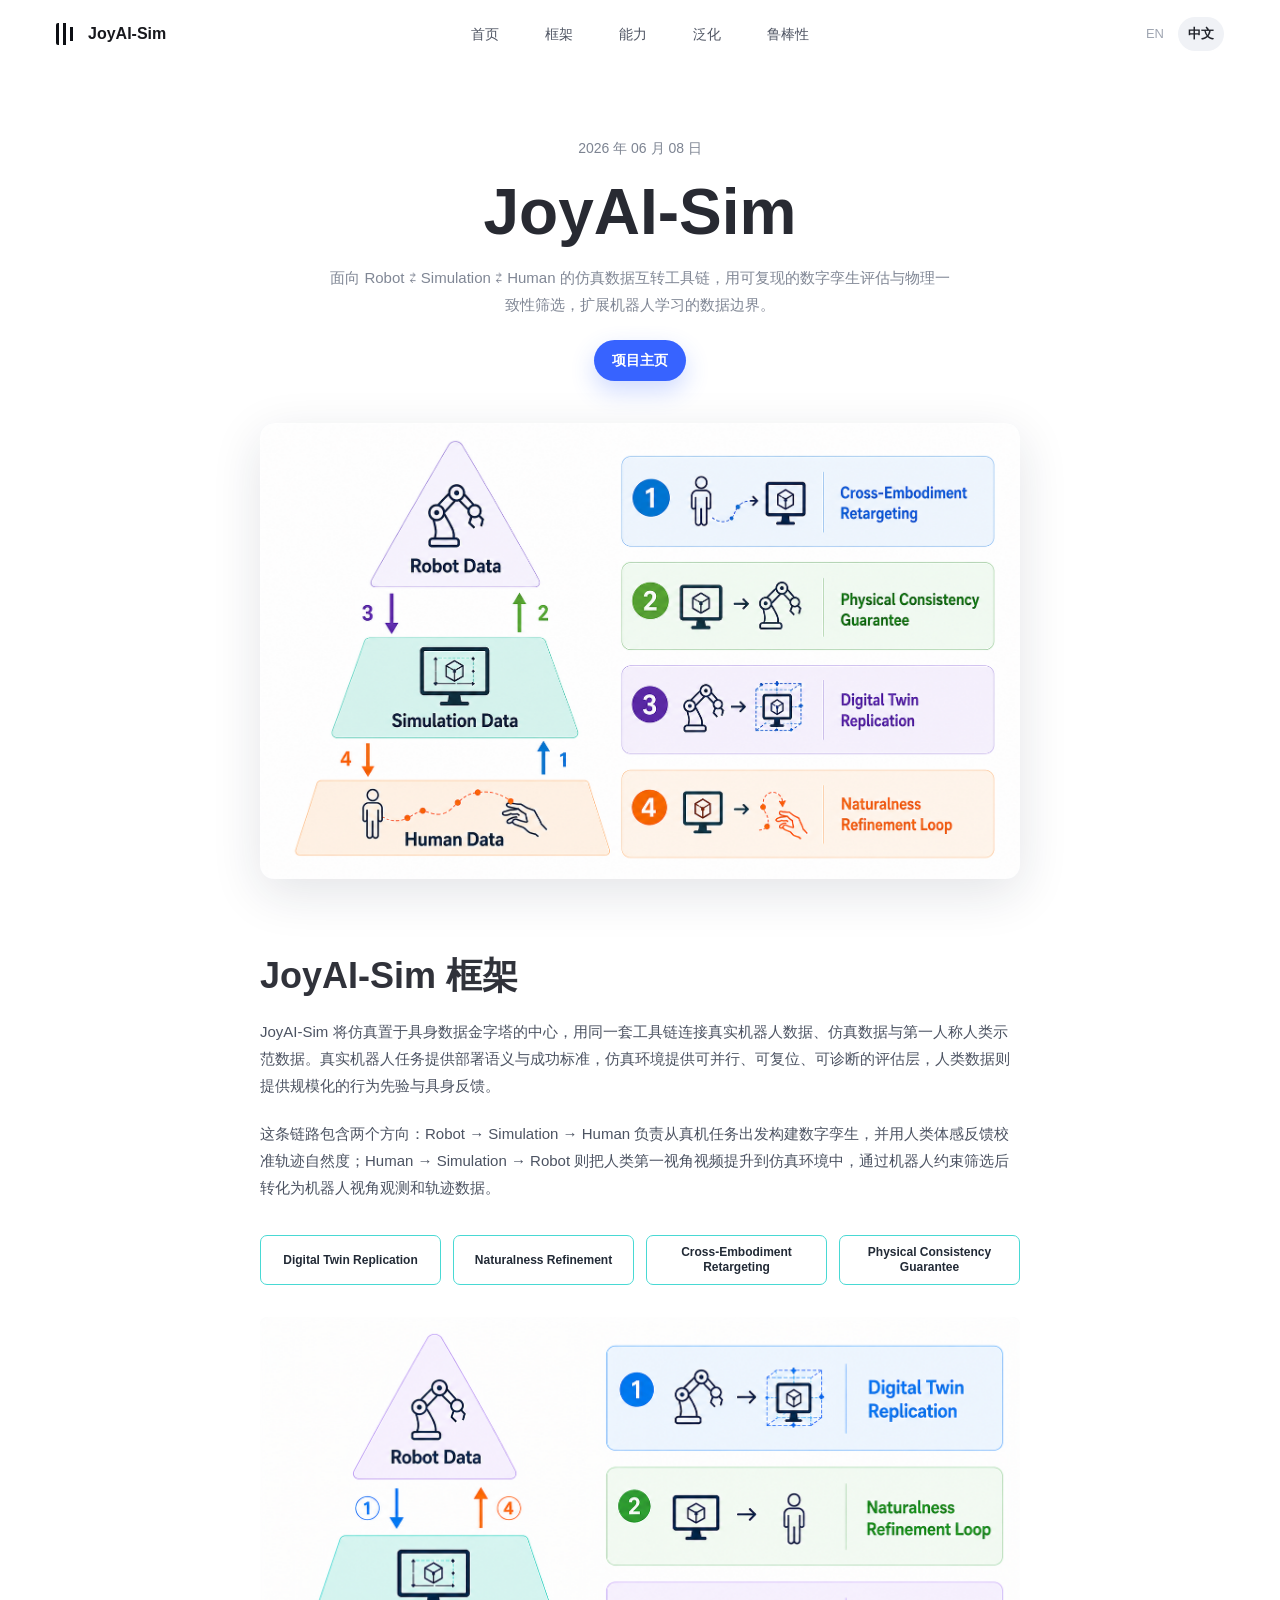
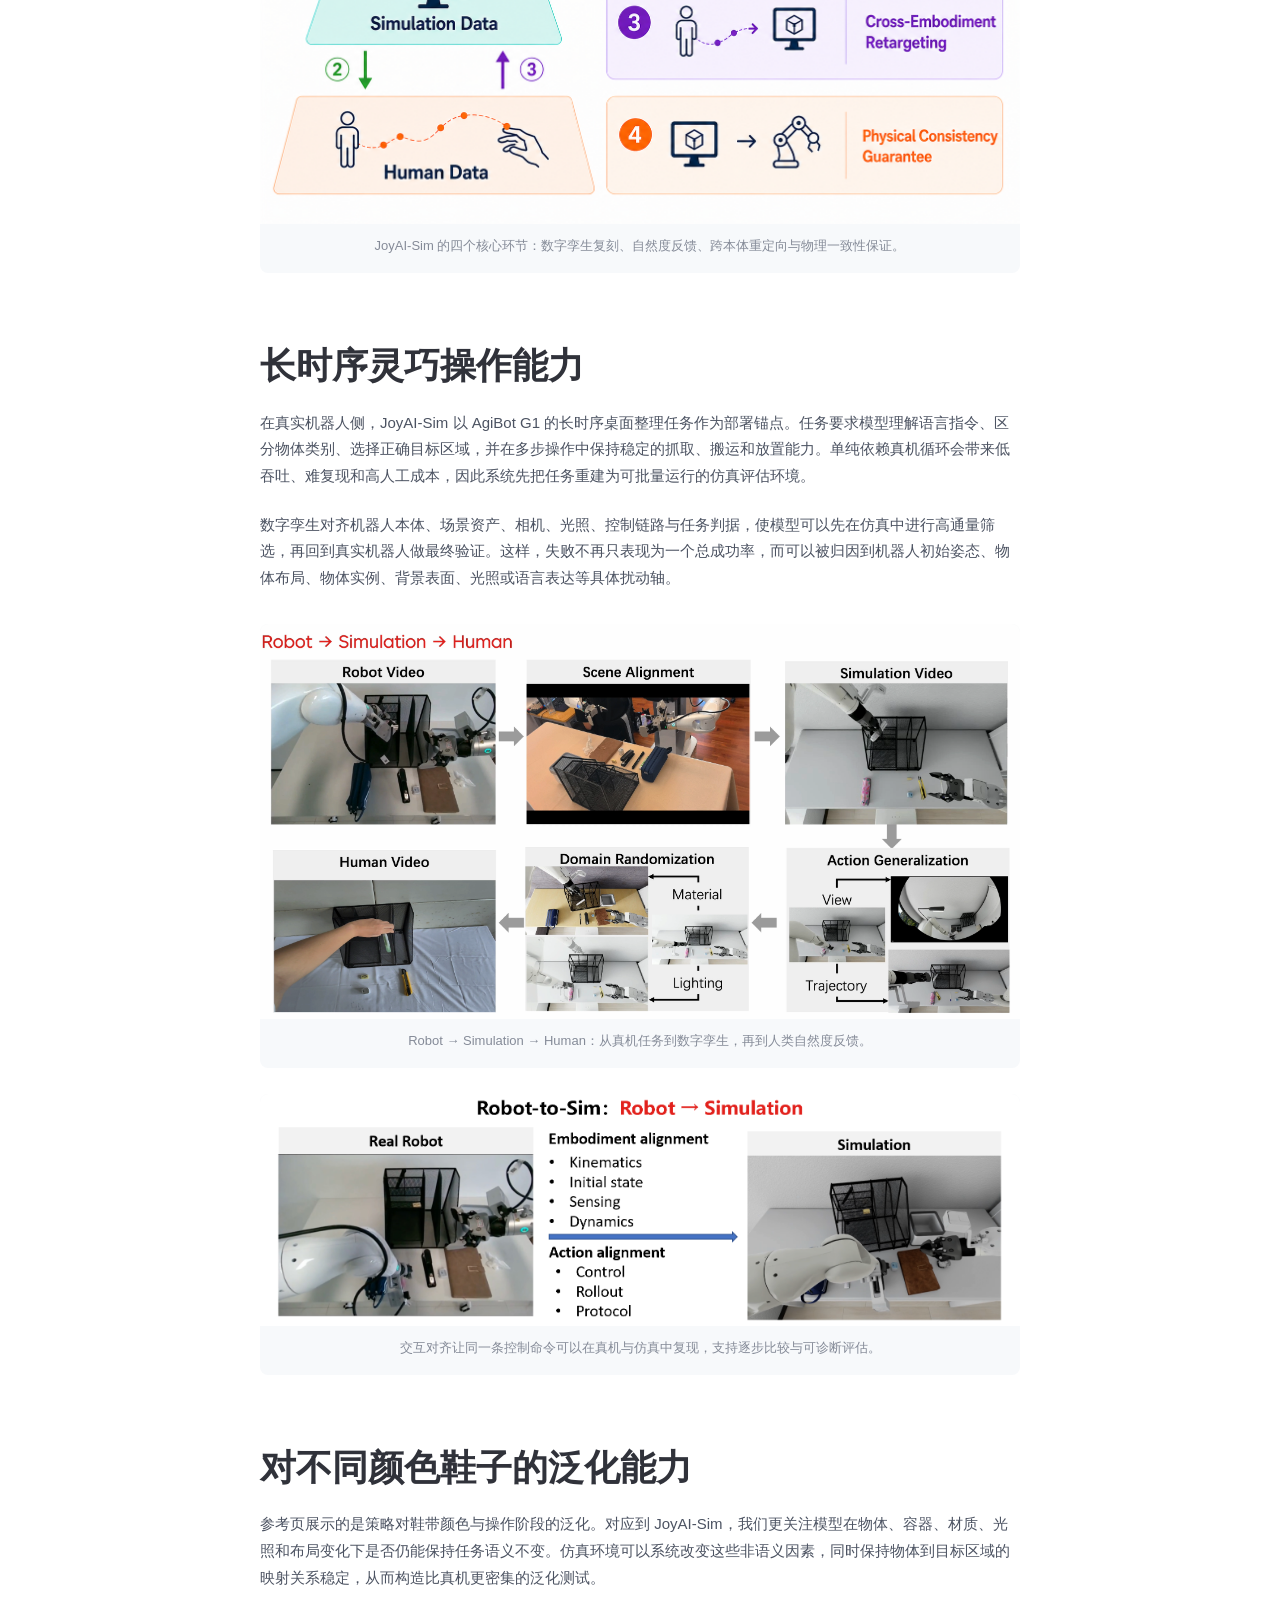
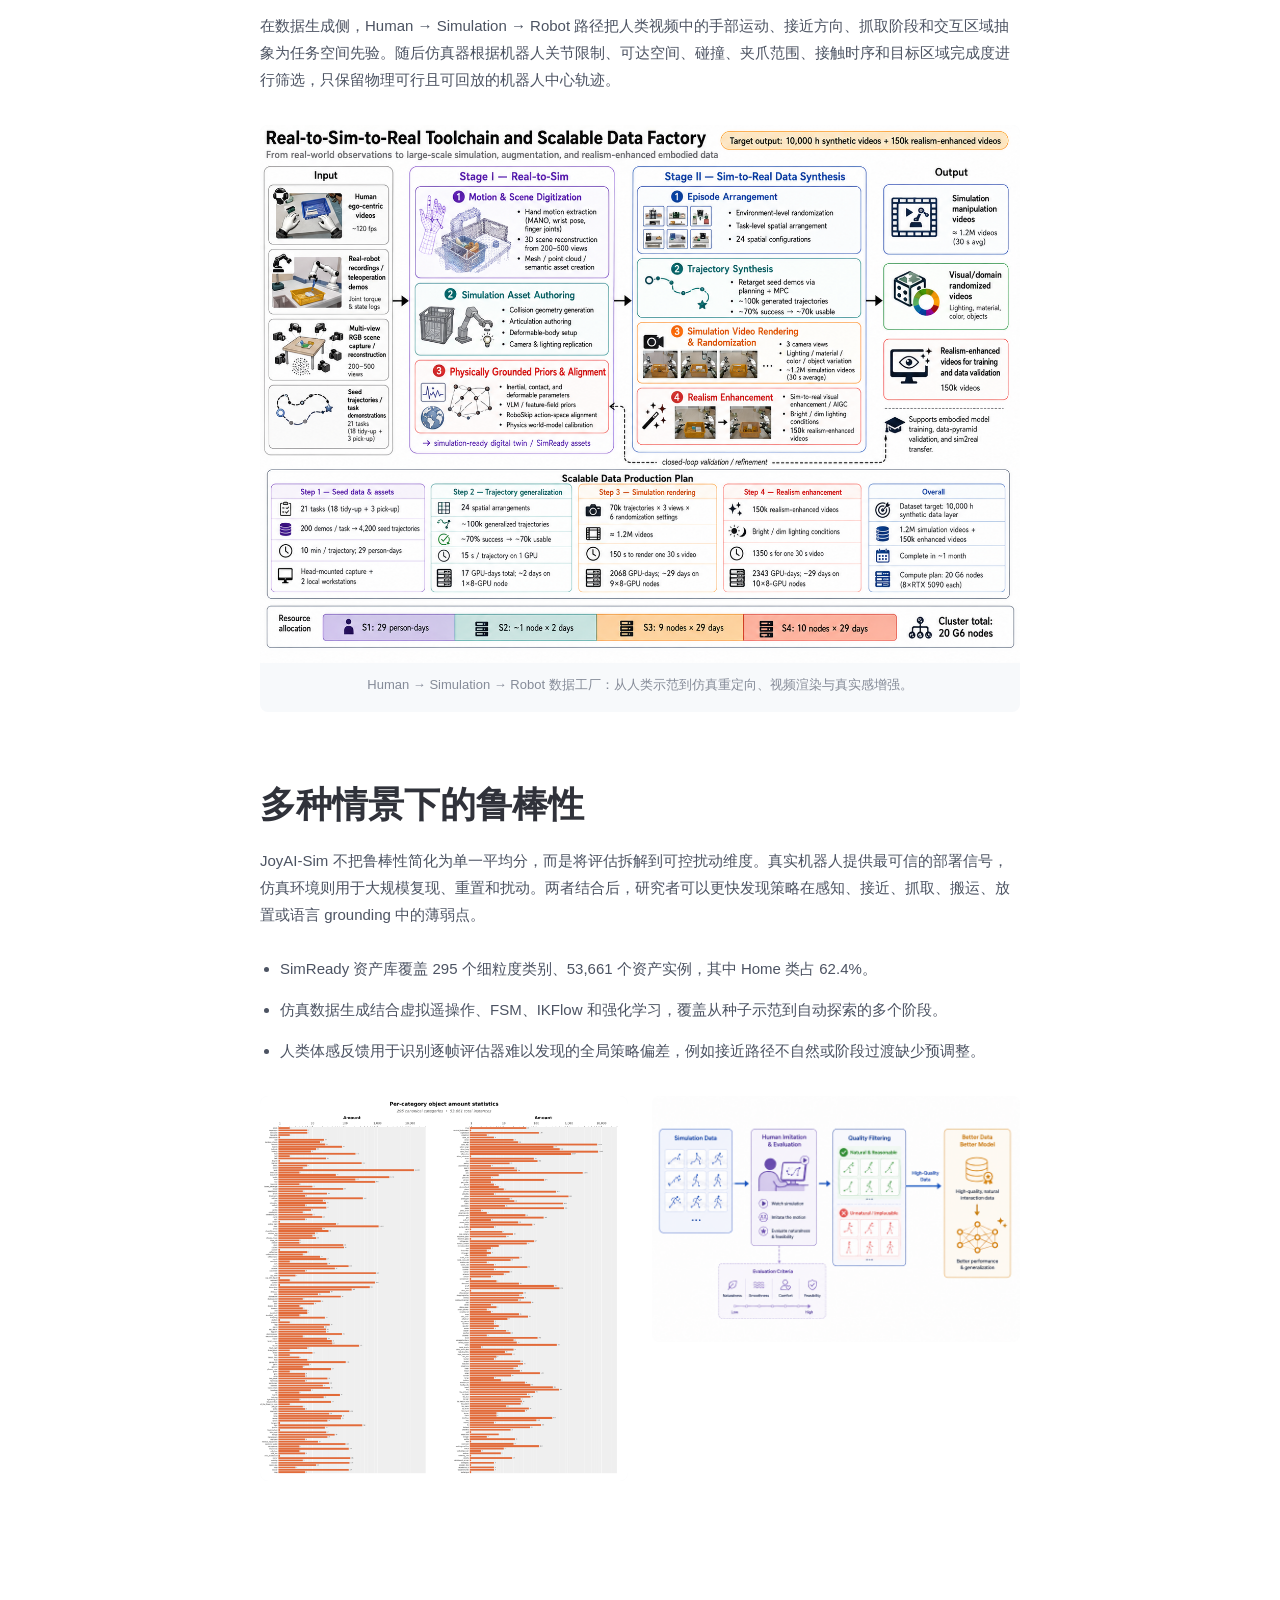
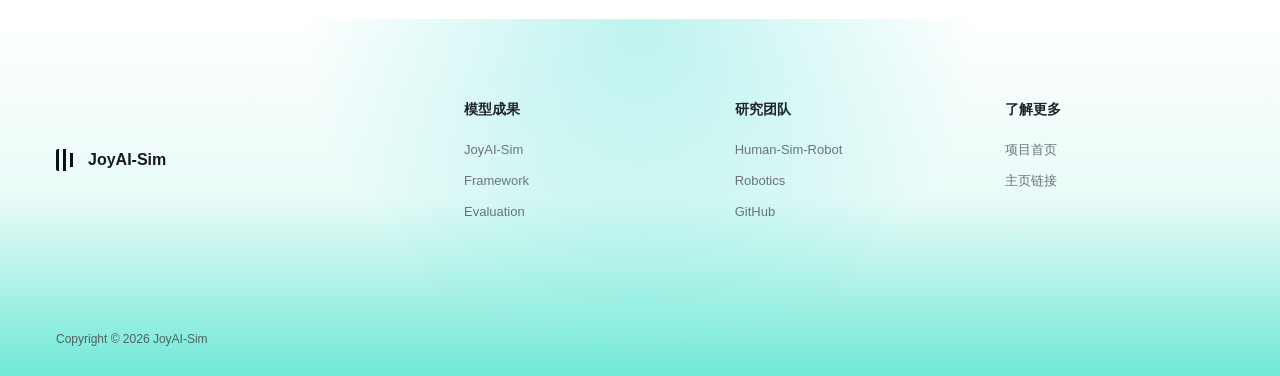
==== gr-rl/index.html @ c7dd4213 "Add Seed-style GR-RL page" ====
<!doctype html>
<html lang="zh-CN">
  <head>
    <meta charset="utf-8" />
    <meta name="viewport" content="width=device-width, initial-scale=1" />
    <meta
      name="description"
      content="JoyAI-Sim GR-RL style page: a concise research page for robot-simulation-human data interconversion."
    />
    <title>JoyAI-Sim GR-RL</title>
    <link rel="stylesheet" href="./styles.css" />
  </head>
  <body>
    <header class="site-header">
      <a class="brand" href="../" aria-label="JoyAI-Sim homepage">
        <span class="brand-icon"></span>
        <span>JoyAI-Sim</span>
      </a>
      <nav class="nav" aria-label="Page navigation">
        <a href="../">首页</a>
        <a href="#framework">框架</a>
        <a href="#capability">能力</a>
        <a href="#generalization">泛化</a>
        <a href="#robustness">鲁棒性</a>
      </nav>
      <div class="language">
        <span>EN</span>
        <strong>中文</strong>
      </div>
    </header>

    <main>
      <section class="hero">
        <p class="date">2026 年 06 月 08 日</p>
        <h1>JoyAI-Sim</h1>
        <p class="subtitle">
          面向 Robot ⇄ Simulation ⇄ Human 的仿真数据互转工具链，用可复现的数字孪生评估与物理一致性筛选，扩展机器人学习的数据边界。
        </p>
        <a class="primary-action" href="https://github.com/JoyAI-Sim/JoyAI-Sim.github.io">项目主页</a>
        <figure class="hero-card">
          <img src="../assets/new/data_pyramid.png" alt="JoyAI-Sim robot simulation human data pyramid" />
        </figure>
      </section>

      <section class="content-section" id="framework">
        <h2>JoyAI-Sim 框架</h2>
        <p>
          JoyAI-Sim 将仿真置于具身数据金字塔的中心，用同一套工具链连接真实机器人数据、仿真数据与第一人称人类示范数据。真实机器人任务提供部署语义与成功标准，仿真环境提供可并行、可复位、可诊断的评估层，人类数据则提供规模化的行为先验与具身反馈。
        </p>
        <p>
          这条链路包含两个方向：Robot → Simulation → Human 负责从真机任务出发构建数字孪生，并用人类体感反馈校准轨迹自然度；Human → Simulation → Robot 则把人类第一视角视频提升到仿真环境中，通过机器人约束筛选后转化为机器人视角观测和轨迹数据。
        </p>
        <div class="pipeline-tabs" aria-label="JoyAI-Sim pipeline modules">
          <span>Digital Twin Replication</span>
          <span>Naturalness Refinement</span>
          <span>Cross-Embodiment Retargeting</span>
          <span>Physical Consistency Guarantee</span>
        </div>
        <figure class="image-panel">
          <img src="../assets/new/data_pyramid_alt.png" alt="JoyAI-Sim four-stage framework" loading="lazy" />
          <figcaption>JoyAI-Sim 的四个核心环节：数字孪生复刻、自然度反馈、跨本体重定向与物理一致性保证。</figcaption>
        </figure>
      </section>

      <section class="content-section" id="capability">
        <h2>长时序灵巧操作能力</h2>
        <p>
          在真实机器人侧，JoyAI-Sim 以 AgiBot G1 的长时序桌面整理任务作为部署锚点。任务要求模型理解语言指令、区分物体类别、选择正确目标区域，并在多步操作中保持稳定的抓取、搬运和放置能力。单纯依赖真机循环会带来低吞吐、难复现和高人工成本，因此系统先把任务重建为可批量运行的仿真评估环境。
        </p>
        <p>
          数字孪生对齐机器人本体、场景资产、相机、光照、控制链路与任务判据，使模型可以先在仿真中进行高通量筛选，再回到真实机器人做最终验证。这样，失败不再只表现为一个总成功率，而可以被归因到机器人初始姿态、物体布局、物体实例、背景表面、光照或语言表达等具体扰动轴。
        </p>
        <figure class="image-panel">
          <img src="../assets/new/r2s2h_toolchain.png" alt="Robot to Simulation to Human toolchain" loading="lazy" />
          <figcaption>Robot → Simulation → Human：从真机任务到数字孪生，再到人类自然度反馈。</figcaption>
        </figure>
        <figure class="image-panel slim">
          <img src="../assets/new/robot2sim_alignment.png" alt="Robot to simulation interaction alignment" loading="lazy" />
          <figcaption>交互对齐让同一条控制命令可以在真机与仿真中复现，支持逐步比较与可诊断评估。</figcaption>
        </figure>
      </section>

      <section class="content-section" id="generalization">
        <h2>对不同颜色鞋子的泛化能力</h2>
        <p>
          参考页展示的是策略对鞋带颜色与操作阶段的泛化。对应到 JoyAI-Sim，我们更关注模型在物体、容器、材质、光照和布局变化下是否仍能保持任务语义不变。仿真环境可以系统改变这些非语义因素，同时保持物体到目标区域的映射关系稳定，从而构造比真机更密集的泛化测试。
        </p>
        <p>
          在数据生成侧，Human → Simulation → Robot 路径把人类视频中的手部运动、接近方向、抓取阶段和交互区域抽象为任务空间先验。随后仿真器根据机器人关节限制、可达空间、碰撞、夹爪范围、接触时序和目标区域完成度进行筛选，只保留物理可行且可回放的机器人中心轨迹。
        </p>
        <figure class="image-panel">
          <img src="../assets/new/data_factory_plan.png" alt="Human to simulation to robot scalable data factory" loading="lazy" />
          <figcaption>Human → Simulation → Robot 数据工厂：从人类示范到仿真重定向、视频渲染与真实感增强。</figcaption>
        </figure>
      </section>

      <section class="content-section" id="robustness">
        <h2>多种情景下的鲁棒性</h2>
        <p>
          JoyAI-Sim 不把鲁棒性简化为单一平均分，而是将评估拆解到可控扰动维度。真实机器人提供最可信的部署信号，仿真环境则用于大规模复现、重置和扰动。两者结合后，研究者可以更快发现策略在感知、接近、抓取、搬运、放置或语言 grounding 中的薄弱点。
        </p>
        <ul class="bullet-list">
          <li>SimReady 资产库覆盖 295 个细粒度类别、53,661 个资产实例，其中 Home 类占 62.4%。</li>
          <li>仿真数据生成结合虚拟遥操作、FSM、IKFlow 和强化学习，覆盖从种子示范到自动探索的多个阶段。</li>
          <li>人类体感反馈用于识别逐帧评估器难以发现的全局策略偏差，例如接近路径不自然或阶段过渡缺少预调整。</li>
        </ul>
        <div class="figure-grid">
          <figure class="image-panel">
            <img src="../assets/new/simready_bar.png" alt="SimReady asset bar chart" loading="lazy" />
          </figure>
          <figure class="image-panel">
            <img src="../assets/new/s2h_flow.png" alt="Simulation to human naturalness flow" loading="lazy" />
          </figure>
        </div>
      </section>
    </main>

    <footer class="site-footer">
      <div class="footer-brand">
        <span class="brand-icon"></span>
        <span>JoyAI-Sim</span>
      </div>
      <div class="footer-columns">
        <div>
          <strong>模型成果</strong>
          <a href="../">JoyAI-Sim</a>
          <a href="#framework">Framework</a>
          <a href="#capability">Evaluation</a>
        </div>
        <div>
          <strong>研究团队</strong>
          <a href="#generalization">Human-Sim-Robot</a>
          <a href="#robustness">Robotics</a>
          <a href="https://github.com/JoyAI-Sim/JoyAI-Sim.github.io">GitHub</a>
        </div>
        <div>
          <strong>了解更多</strong>
          <a href="../">项目首页</a>
          <a href="https://joyai-sim.github.io/">主页链接</a>
        </div>
      </div>
      <p class="copyright">Copyright © 2026 JoyAI-Sim</p>
    </footer>
  </body>
</html>
---- gr-rl/styles.css ----
:root {
  --text: #17181d;
  --muted: #6d7280;
  --soft: #eef1f6;
  --line: #e5e9f1;
  --aqua: #43dad5;
  --blue: #2d6cff;
  --content: 760px;
  --wide: 900px;
  font-family: Inter, "PingFang SC", "PingFang TC", "Microsoft YaHei", "Noto Sans SC", Arial, sans-serif;
  color-scheme: light;
}

* {
  box-sizing: border-box;
}

html {
  scroll-behavior: smooth;
}

body {
  margin: 0;
  background: #fff;
  color: var(--text);
  font-size: 16px;
  line-height: 1.78;
  -webkit-font-smoothing: antialiased;
  text-rendering: optimizeLegibility;
}

a {
  color: inherit;
  text-decoration: none;
}

img {
  display: block;
  width: 100%;
  max-width: 100%;
}

.site-header {
  position: sticky;
  top: 0;
  z-index: 10;
  display: grid;
  grid-template-columns: 1fr auto 1fr;
  align-items: center;
  min-height: 68px;
  padding: 0 56px;
  background: rgba(255, 255, 255, 0.86);
  backdrop-filter: blur(18px);
}

.brand,
.footer-brand {
  display: inline-flex;
  align-items: center;
  gap: 10px;
  font-weight: 700;
}

.brand {
  justify-self: start;
  font-size: 16px;
}

.brand-icon {
  display: inline-block;
  width: 22px;
  height: 22px;
  background:
    linear-gradient(90deg, #0d0f14 3px, transparent 3px 7px, #0d0f14 7px 10px, transparent 10px),
    linear-gradient(#0d0f14 0 0) 14px 4px / 3px 14px no-repeat;
  border-radius: 2px;
}

.nav {
  display: flex;
  justify-content: center;
  gap: 46px;
  color: #4f5563;
  font-size: 14px;
}

.nav a {
  transition: color 160ms ease;
}

.nav a:hover {
  color: #0f1117;
}

.language {
  display: flex;
  justify-self: end;
  align-items: center;
  gap: 14px;
  color: #a0a6b2;
  font-size: 13px;
}

.language strong {
  border-radius: 999px;
  background: #f0f2f6;
  color: #22252c;
  padding: 5px 10px;
  font-weight: 600;
}

main {
  min-height: 100vh;
}

.hero,
.content-section {
  width: min(calc(100vw - 40px), var(--content));
  margin: 0 auto;
}

.hero {
  padding: 68px 0 22px;
  text-align: center;
}

.date {
  margin: 0 0 18px;
  color: #7d8492;
  font-size: 14px;
}

h1,
h2 {
  margin: 0;
  letter-spacing: 0;
}

h1 {
  color: #282a32;
  font-size: clamp(42px, 5.4vw, 64px);
  line-height: 1.05;
}

.subtitle {
  max-width: 620px;
  margin: 18px auto 22px;
  color: #808795;
  font-size: 15px;
  line-height: 1.8;
}

.primary-action {
  display: inline-flex;
  min-height: 38px;
  align-items: center;
  justify-content: center;
  border-radius: 999px;
  background: #3763ff;
  color: #fff;
  padding: 8px 18px;
  font-size: 14px;
  font-weight: 600;
  box-shadow: 0 10px 24px rgba(55, 99, 255, 0.24);
}

.hero-card {
  width: min(100%, var(--wide));
  margin: 42px auto 0;
  overflow: hidden;
  border-radius: 14px;
  background: #edf2f7;
  box-shadow: 0 14px 50px rgba(27, 36, 58, 0.12);
}

.content-section {
  padding: 54px 0 18px;
}

.content-section h2 {
  color: #30323a;
  font-size: clamp(28px, 3vw, 36px);
  line-height: 1.18;
}

.content-section p {
  margin: 22px 0 0;
  color: #4c5362;
  font-size: 15px;
}

.pipeline-tabs {
  display: grid;
  grid-template-columns: repeat(4, minmax(0, 1fr));
  gap: 12px;
  margin: 34px 0 12px;
}

.pipeline-tabs span {
  display: grid;
  min-height: 50px;
  place-items: center;
  border: 1.5px solid #49d9d4;
  border-radius: 7px;
  color: #222a36;
  padding: 8px 10px;
  font-size: 12px;
  font-weight: 700;
  line-height: 1.25;
  text-align: center;
}

.image-panel {
  margin: 32px 0 0;
  overflow: hidden;
  border-radius: 8px;
  background: #f7f9fb;
}

.image-panel img {
  background: #f7f9fb;
}

.image-panel figcaption {
  margin: 0;
  padding: 12px 12px 16px;
  color: #858b98;
  font-size: 13px;
  line-height: 1.6;
  text-align: center;
}

.image-panel.slim {
  margin-top: 26px;
}

.figure-grid {
  display: grid;
  grid-template-columns: 1fr 1fr;
  gap: 24px;
  align-items: start;
}

.bullet-list {
  margin: 28px 0 0;
  padding-left: 20px;
  color: #4c5362;
  font-size: 15px;
}

.bullet-list li + li {
  margin-top: 14px;
}

.site-footer {
  margin-top: 120px;
  padding: 78px 56px 26px;
  background:
    radial-gradient(circle at 50% 0%, rgba(68, 222, 214, 0.35), transparent 46%),
    linear-gradient(180deg, #ffffff 0%, #e9fbf8 50%, #6fe9d6 100%);
}

.site-footer {
  display: grid;
  grid-template-columns: minmax(180px, 1fr) minmax(360px, 760px);
  gap: 60px;
}

.footer-columns {
  display: grid;
  grid-template-columns: repeat(3, 1fr);
  gap: 52px;
}

.footer-columns div {
  display: grid;
  gap: 8px;
  align-content: start;
}

.footer-columns strong {
  margin-bottom: 8px;
  color: #20232b;
  font-size: 14px;
}

.footer-columns a {
  color: #6a7280;
  font-size: 13px;
}

.copyright {
  grid-column: 1 / -1;
  margin: 46px 0 0;
  color: #4d6261;
  font-size: 12px;
}

@media (max-width: 840px) {
  .site-header {
    grid-template-columns: 1fr;
    gap: 10px;
    justify-items: center;
    padding: 14px 18px;
  }

  .brand,
  .language {
    justify-self: center;
  }

  .nav {
    overflow-x: auto;
    width: 100%;
    justify-content: flex-start;
    gap: 26px;
    padding-bottom: 4px;
  }

  .nav a {
    flex: 0 0 auto;
  }

  .hero {
    padding-top: 44px;
  }

  .pipeline-tabs,
  .figure-grid,
  .site-footer,
  .footer-columns {
    grid-template-columns: 1fr;
  }

  .site-footer {
    gap: 36px;
    padding: 62px 24px 24px;
  }
}
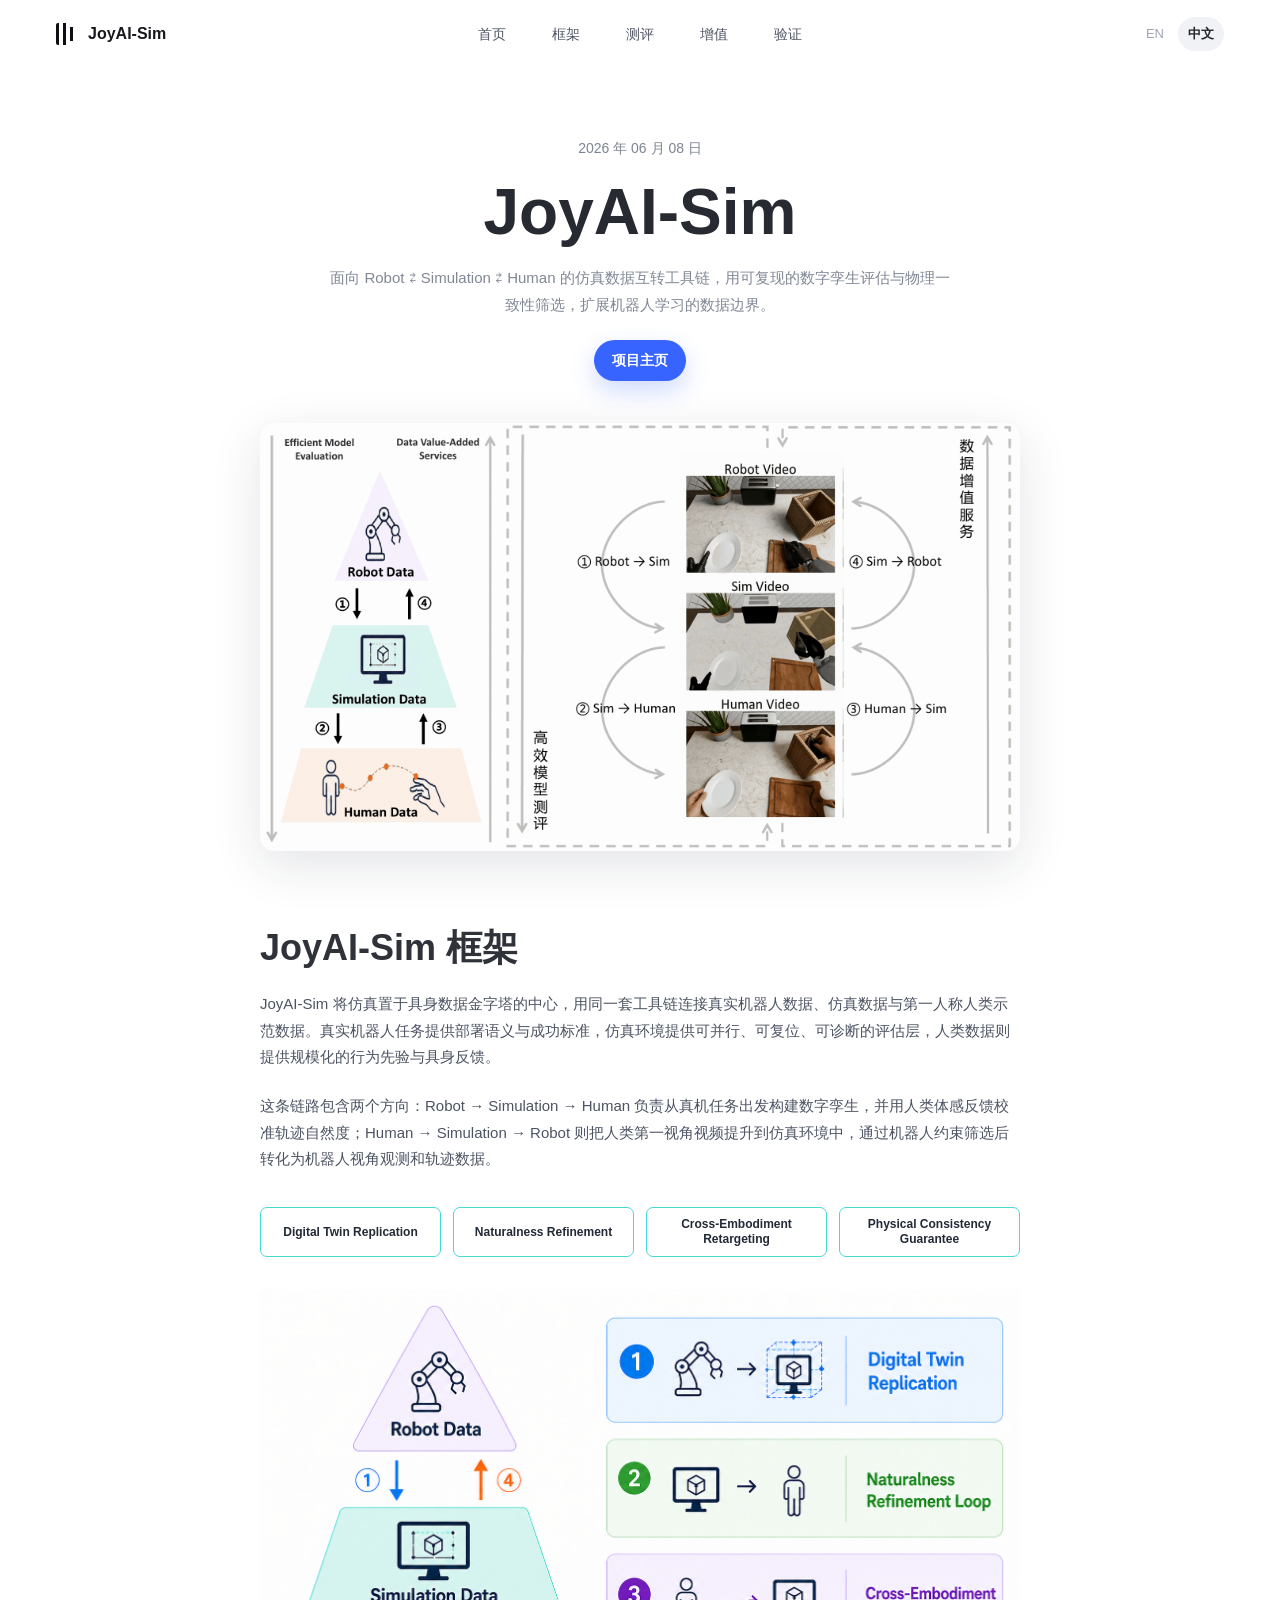
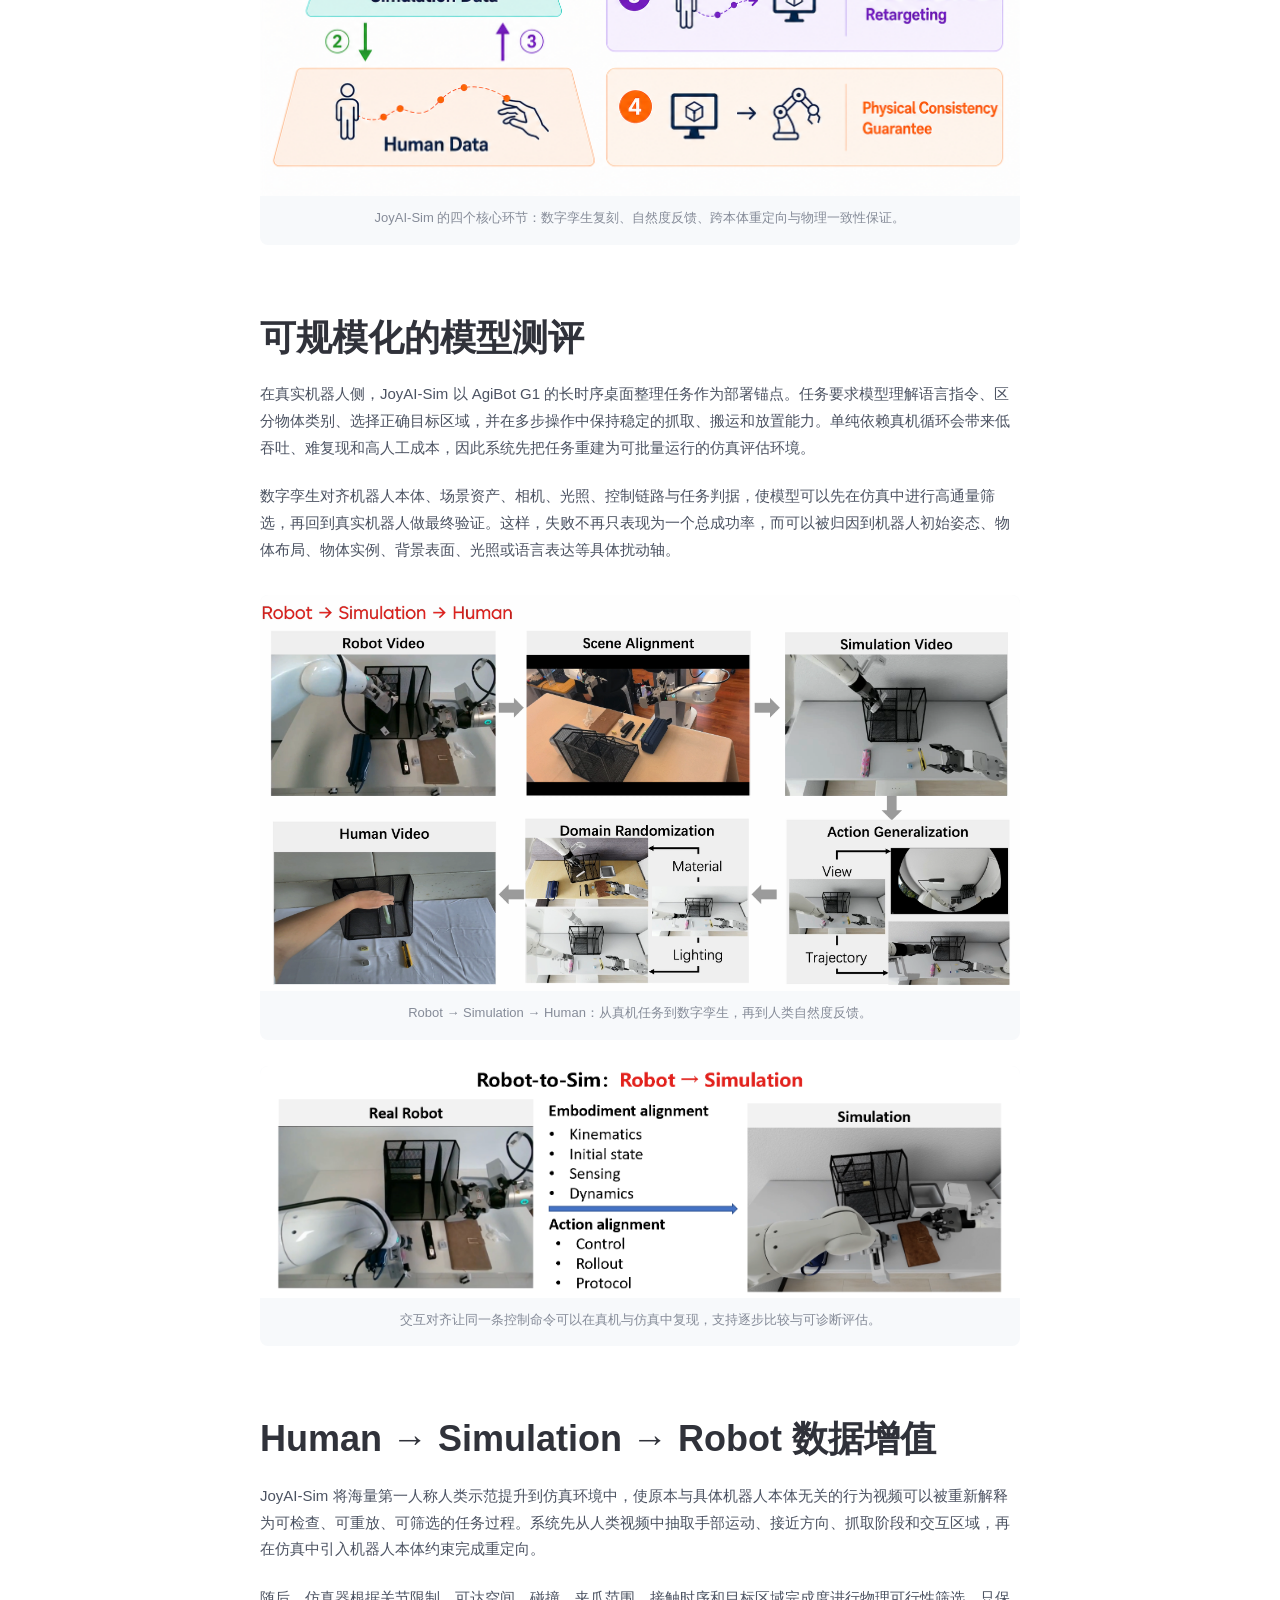
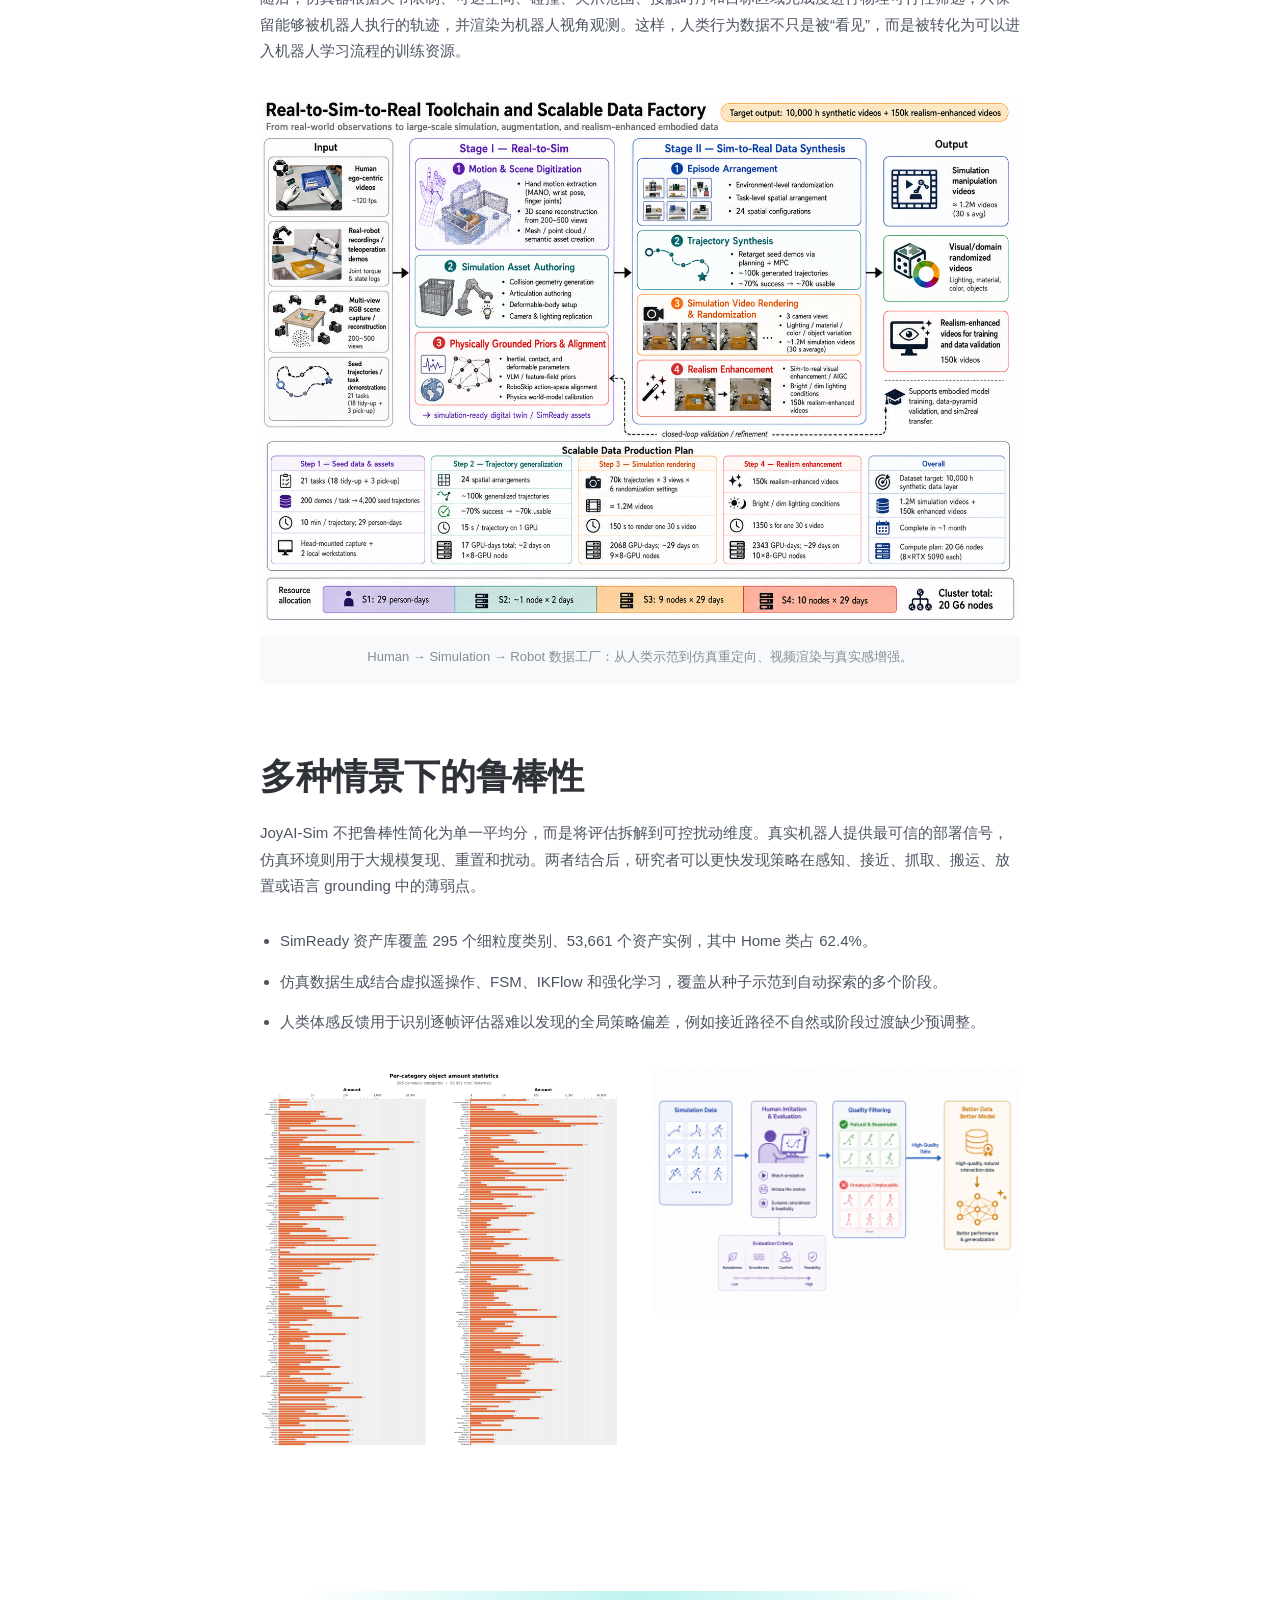
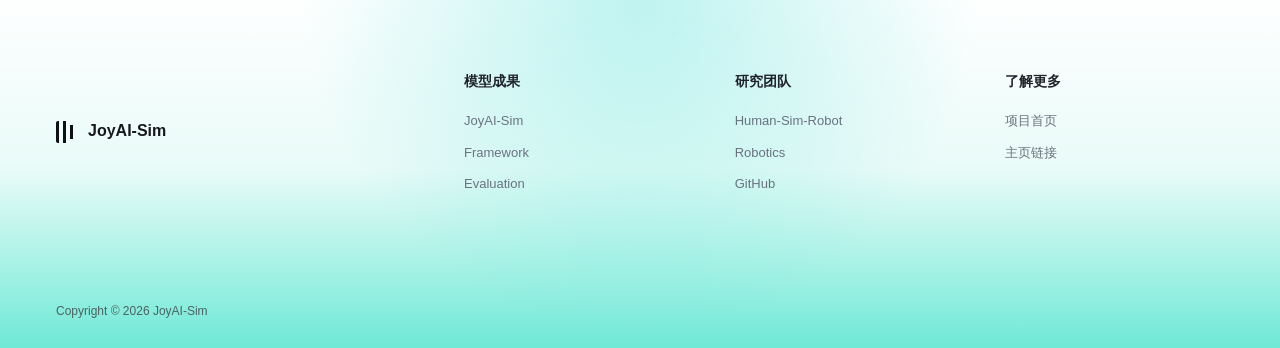
==== commit 451924d5: "Update JoyAI-Sim second page content" ====
--- a/gr-rl/index.html
+++ b/gr-rl/index.html
@@ -5,9 +5,9 @@
     <meta name="viewport" content="width=device-width, initial-scale=1" />
     <meta
       name="description"
-      content="JoyAI-Sim GR-RL style page: a concise research page for robot-simulation-human data interconversion."
+      content="JoyAI-Sim project page: robot-simulation-human data interconversion, scalable evaluation, and data enrichment."
     />
-    <title>JoyAI-Sim GR-RL</title>
+    <title>JoyAI-Sim</title>
     <link rel="stylesheet" href="./styles.css" />
   </head>
   <body>
@@ -19,9 +19,9 @@
       <nav class="nav" aria-label="Page navigation">
         <a href="../">首页</a>
         <a href="#framework">框架</a>
-        <a href="#capability">能力</a>
-        <a href="#generalization">泛化</a>
-        <a href="#robustness">鲁棒性</a>
+        <a href="#evaluation">测评</a>
+        <a href="#enrichment">增值</a>
+        <a href="#robustness">验证</a>
       </nav>
       <div class="language">
         <span>EN</span>
@@ -38,7 +38,7 @@
         </p>
         <a class="primary-action" href="https://github.com/JoyAI-Sim/JoyAI-Sim.github.io">项目主页</a>
         <figure class="hero-card">
-          <img src="../assets/new/data_pyramid.png" alt="JoyAI-Sim robot simulation human data pyramid" />
+          <img src="../assets/media/slide3_overview.gif" alt="JoyAI-Sim robot simulation human synchronized overview" />
         </figure>
       </section>
 
@@ -62,8 +62,8 @@
         </figure>
       </section>
 
-      <section class="content-section" id="capability">
-        <h2>长时序灵巧操作能力</h2>
+      <section class="content-section" id="evaluation">
+        <h2>可规模化的模型测评</h2>
         <p>
           在真实机器人侧，JoyAI-Sim 以 AgiBot G1 的长时序桌面整理任务作为部署锚点。任务要求模型理解语言指令、区分物体类别、选择正确目标区域，并在多步操作中保持稳定的抓取、搬运和放置能力。单纯依赖真机循环会带来低吞吐、难复现和高人工成本，因此系统先把任务重建为可批量运行的仿真评估环境。
         </p>
@@ -80,13 +80,13 @@
         </figure>
       </section>
 
-      <section class="content-section" id="generalization">
-        <h2>对不同颜色鞋子的泛化能力</h2>
+      <section class="content-section" id="enrichment">
+        <h2>Human → Simulation → Robot 数据增值</h2>
         <p>
-          参考页展示的是策略对鞋带颜色与操作阶段的泛化。对应到 JoyAI-Sim，我们更关注模型在物体、容器、材质、光照和布局变化下是否仍能保持任务语义不变。仿真环境可以系统改变这些非语义因素，同时保持物体到目标区域的映射关系稳定，从而构造比真机更密集的泛化测试。
+          JoyAI-Sim 将海量第一人称人类示范提升到仿真环境中，使原本与具体机器人本体无关的行为视频可以被重新解释为可检查、可重放、可筛选的任务过程。系统先从人类视频中抽取手部运动、接近方向、抓取阶段和交互区域，再在仿真中引入机器人本体约束完成重定向。
         </p>
         <p>
-          在数据生成侧，Human → Simulation → Robot 路径把人类视频中的手部运动、接近方向、抓取阶段和交互区域抽象为任务空间先验。随后仿真器根据机器人关节限制、可达空间、碰撞、夹爪范围、接触时序和目标区域完成度进行筛选，只保留物理可行且可回放的机器人中心轨迹。
+          随后，仿真器根据关节限制、可达空间、碰撞、夹爪范围、接触时序和目标区域完成度进行物理可行性筛选，只保留能够被机器人执行的轨迹，并渲染为机器人视角观测。这样，人类行为数据不只是被“看见”，而是被转化为可以进入机器人学习流程的训练资源。
         </p>
         <figure class="image-panel">
           <img src="../assets/new/data_factory_plan.png" alt="Human to simulation to robot scalable data factory" loading="lazy" />
@@ -125,11 +125,11 @@
           <strong>模型成果</strong>
           <a href="../">JoyAI-Sim</a>
           <a href="#framework">Framework</a>
-          <a href="#capability">Evaluation</a>
+          <a href="#evaluation">Evaluation</a>
         </div>
         <div>
           <strong>研究团队</strong>
-          <a href="#generalization">Human-Sim-Robot</a>
+          <a href="#enrichment">Human-Sim-Robot</a>
           <a href="#robustness">Robotics</a>
           <a href="https://github.com/JoyAI-Sim/JoyAI-Sim.github.io">GitHub</a>
         </div>
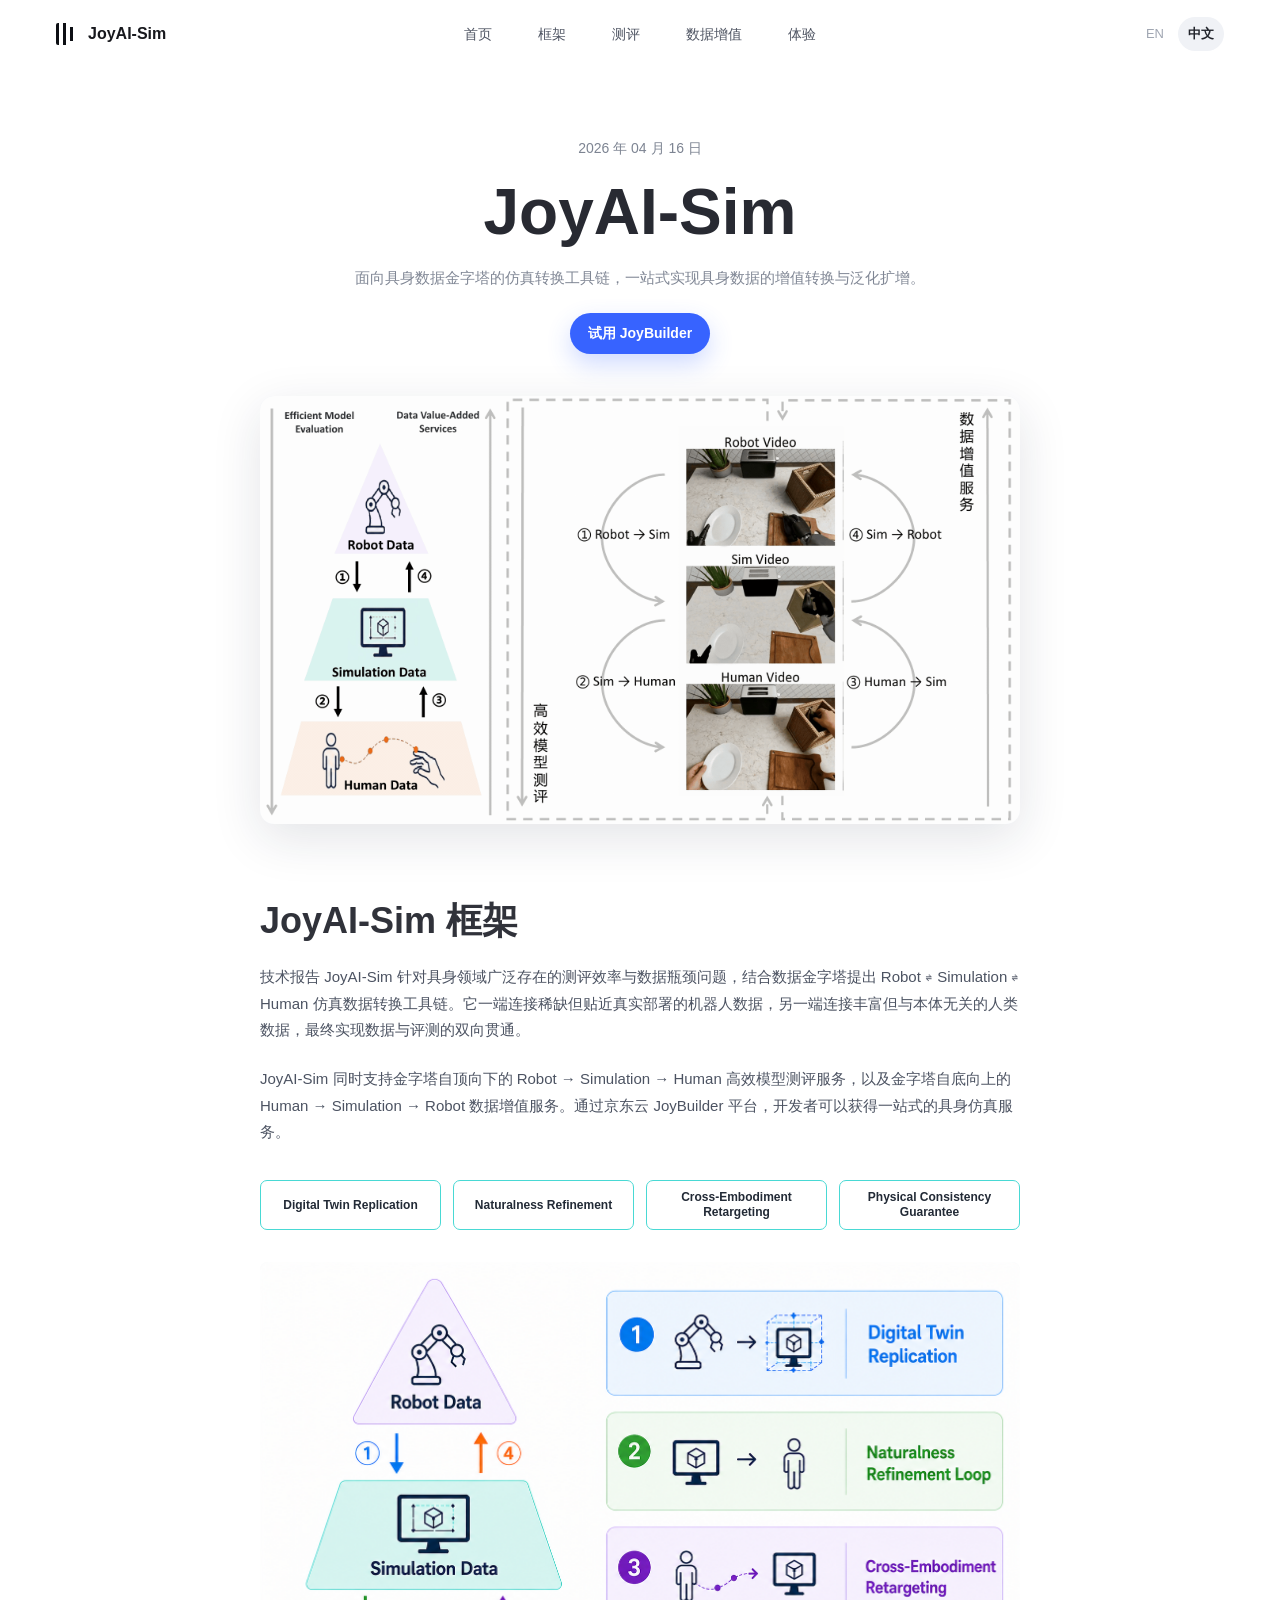
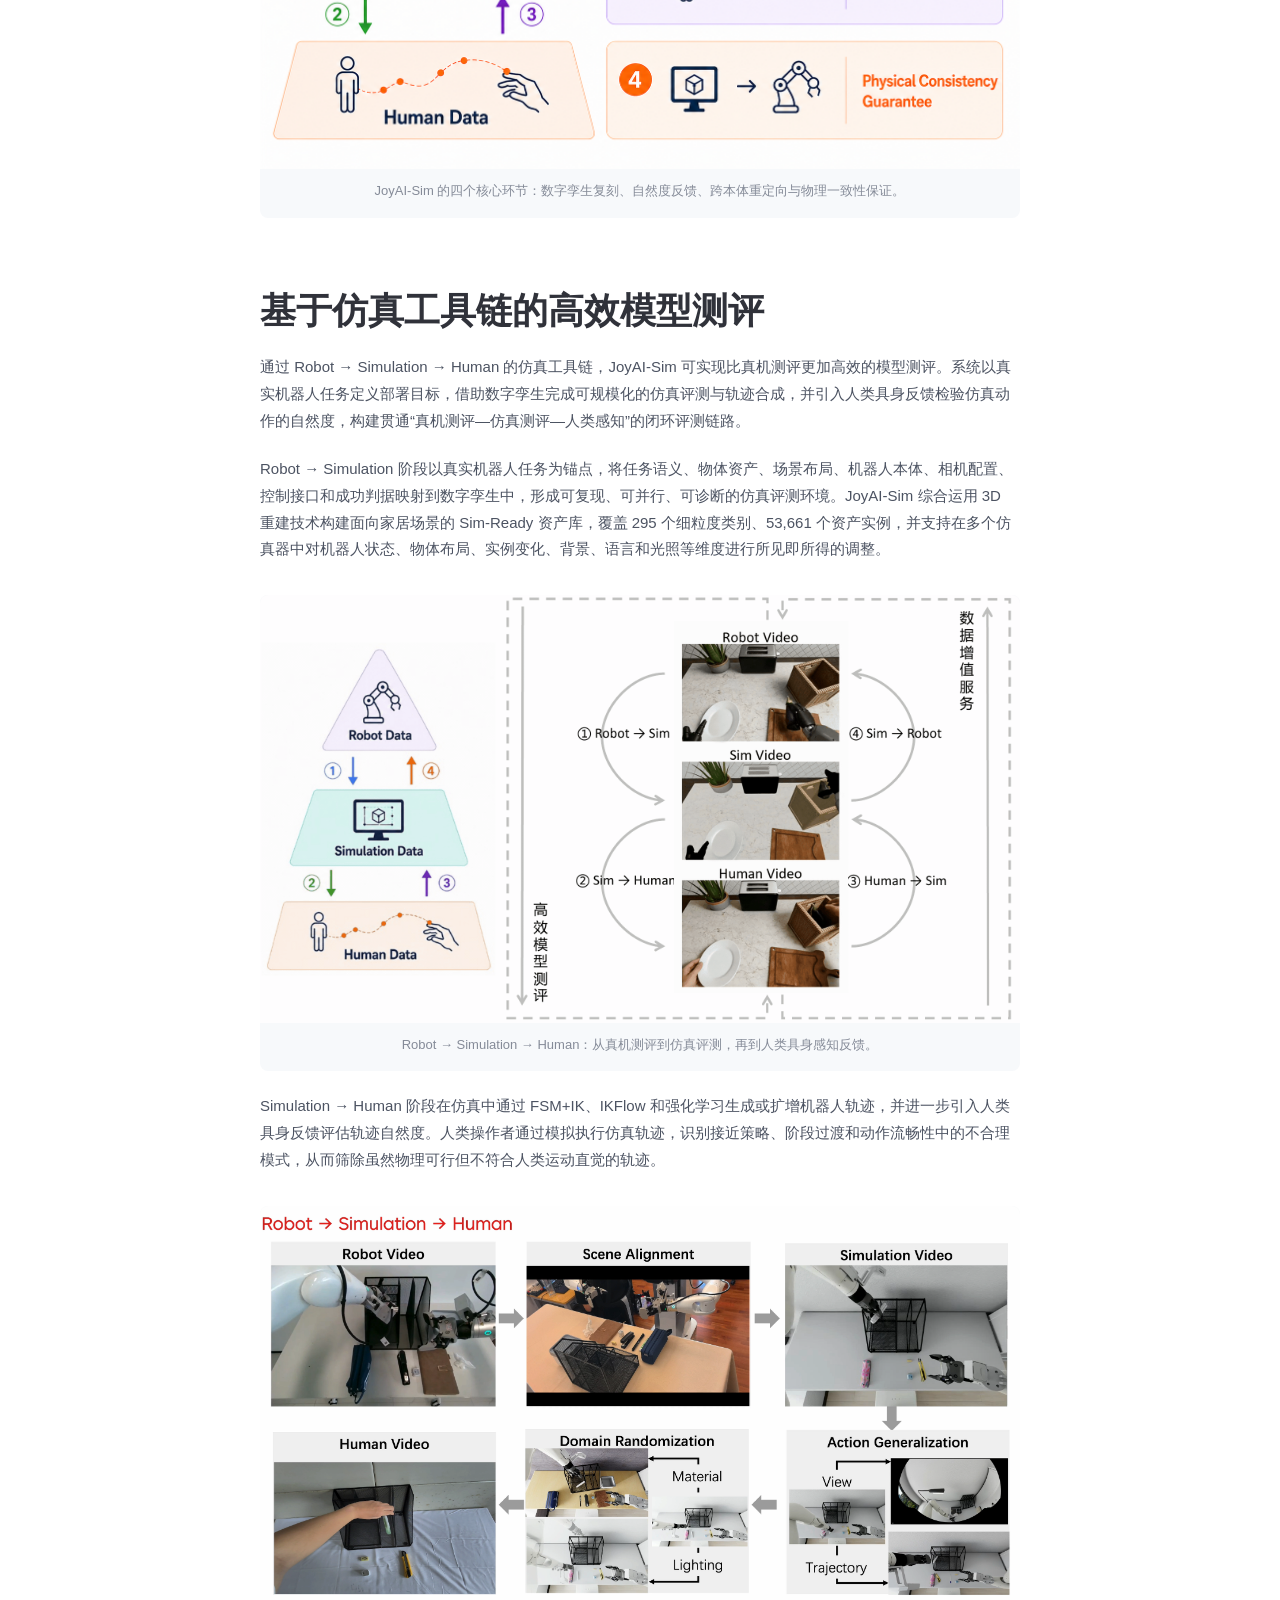
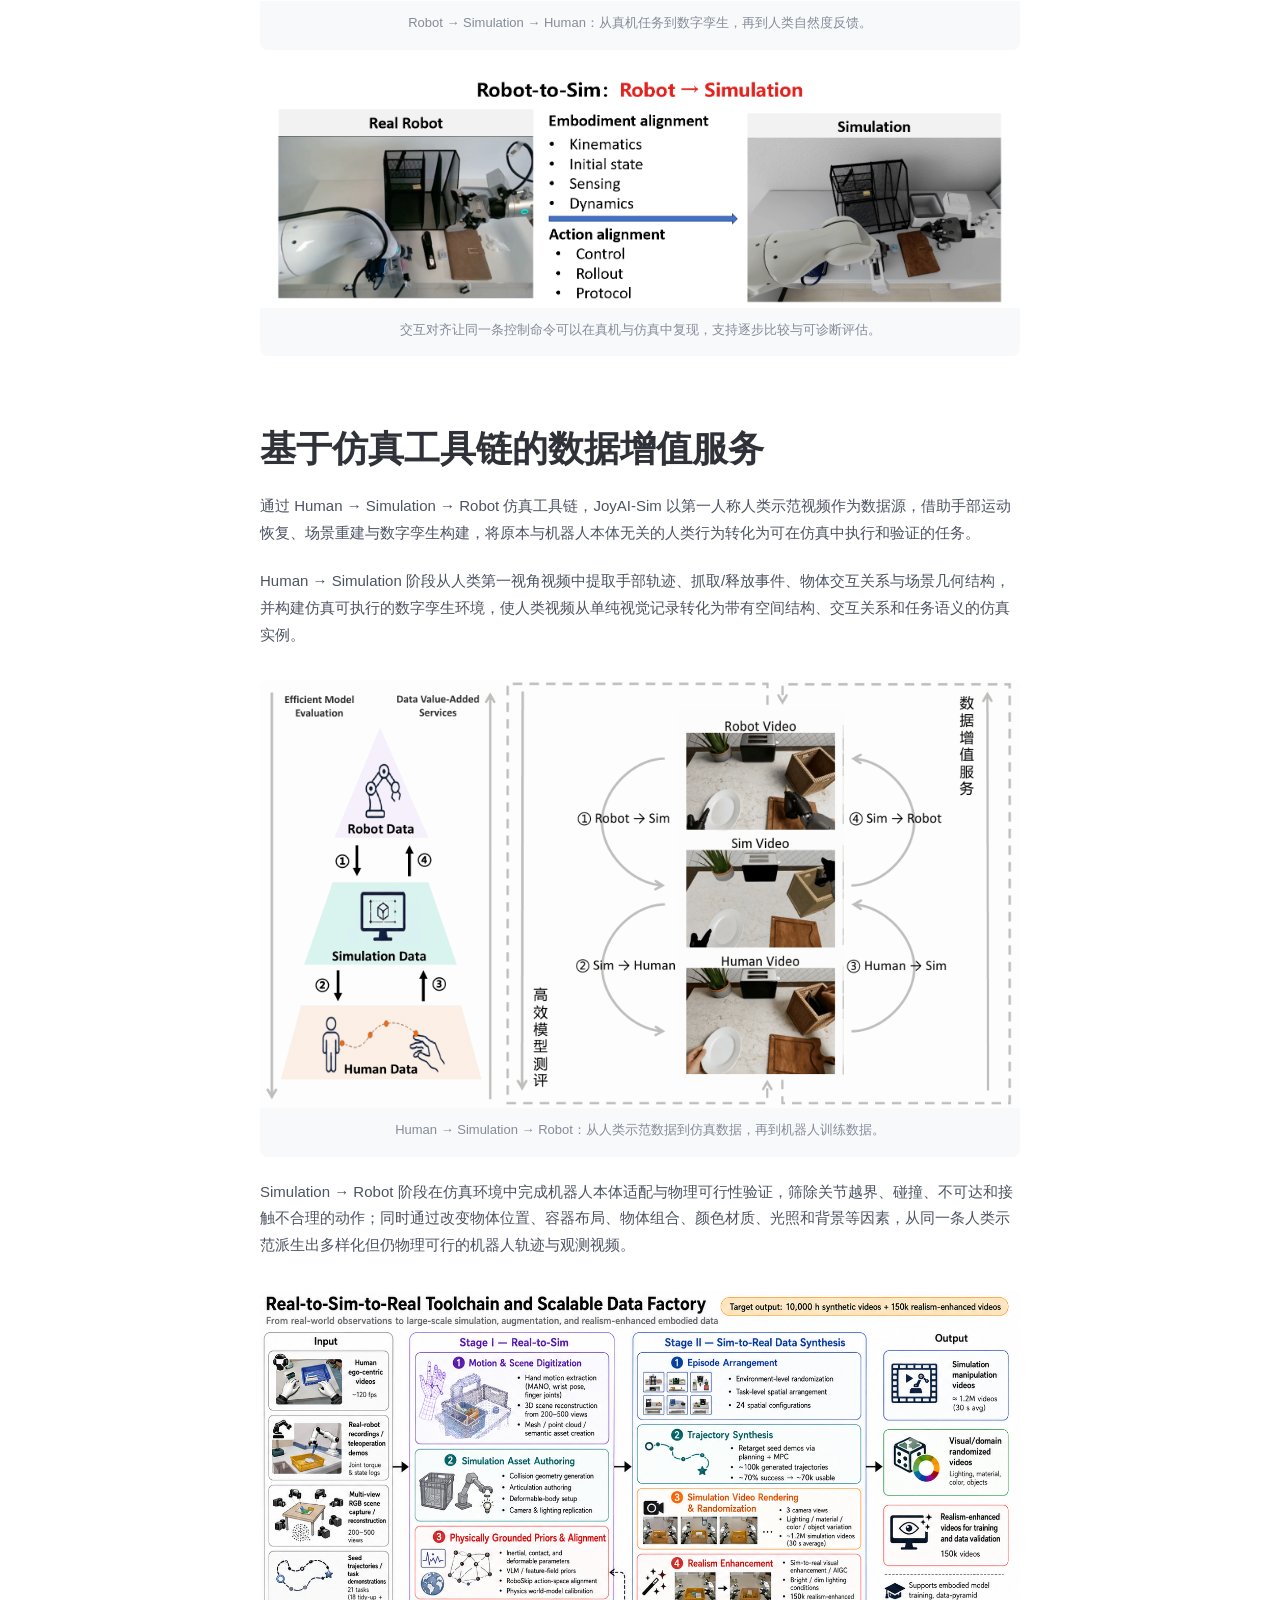
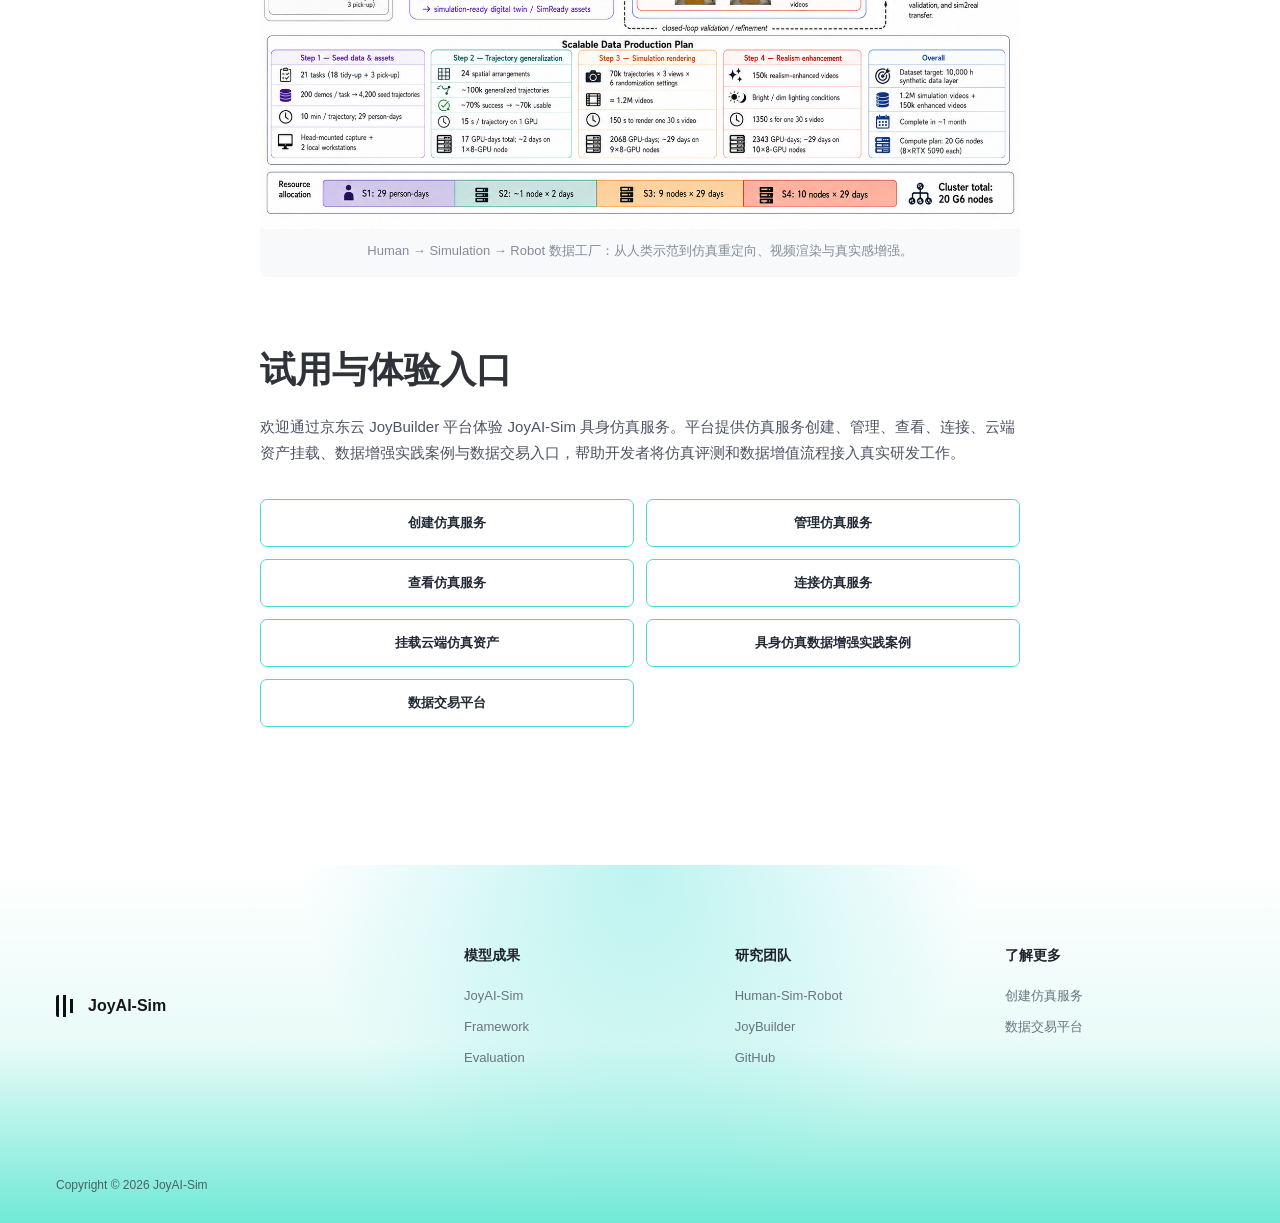
==== commit 0c74145b: "Align second page with JoyAI-Sim report content" ====
--- a/gr-rl/index.html
+++ b/gr-rl/index.html
@@ -20,8 +20,8 @@
         <a href="../">首页</a>
         <a href="#framework">框架</a>
         <a href="#evaluation">测评</a>
-        <a href="#enrichment">增值</a>
-        <a href="#robustness">验证</a>
+        <a href="#enrichment">数据增值</a>
+        <a href="#access">体验</a>
       </nav>
       <div class="language">
         <span>EN</span>
@@ -31,12 +31,12 @@
 
     <main>
       <section class="hero">
-        <p class="date">2026 年 06 月 08 日</p>
+        <p class="date">2026 年 04 月 16 日</p>
         <h1>JoyAI-Sim</h1>
         <p class="subtitle">
-          面向 Robot ⇄ Simulation ⇄ Human 的仿真数据互转工具链，用可复现的数字孪生评估与物理一致性筛选，扩展机器人学习的数据边界。
+          面向具身数据金字塔的仿真转换工具链，一站式实现具身数据的增值转换与泛化扩增。
         </p>
-        <a class="primary-action" href="https://github.com/JoyAI-Sim/JoyAI-Sim.github.io">项目主页</a>
+        <a class="primary-action" href="#access">试用 JoyBuilder</a>
         <figure class="hero-card">
           <img src="../assets/media/slide3_overview.gif" alt="JoyAI-Sim robot simulation human synchronized overview" />
         </figure>
@@ -45,10 +45,10 @@
       <section class="content-section" id="framework">
         <h2>JoyAI-Sim 框架</h2>
         <p>
-          JoyAI-Sim 将仿真置于具身数据金字塔的中心，用同一套工具链连接真实机器人数据、仿真数据与第一人称人类示范数据。真实机器人任务提供部署语义与成功标准，仿真环境提供可并行、可复位、可诊断的评估层，人类数据则提供规模化的行为先验与具身反馈。
+          技术报告 JoyAI-Sim 针对具身领域广泛存在的测评效率与数据瓶颈问题，结合数据金字塔提出 Robot ⇌ Simulation ⇌ Human 仿真数据转换工具链。它一端连接稀缺但贴近真实部署的机器人数据，另一端连接丰富但与本体无关的人类数据，最终实现数据与评测的双向贯通。
         </p>
         <p>
-          这条链路包含两个方向：Robot → Simulation → Human 负责从真机任务出发构建数字孪生，并用人类体感反馈校准轨迹自然度；Human → Simulation → Robot 则把人类第一视角视频提升到仿真环境中，通过机器人约束筛选后转化为机器人视角观测和轨迹数据。
+          JoyAI-Sim 同时支持金字塔自顶向下的 Robot → Simulation → Human 高效模型测评服务，以及金字塔自底向上的 Human → Simulation → Robot 数据增值服务。通过京东云 JoyBuilder 平台，开发者可以获得一站式的具身仿真服务。
         </p>
         <div class="pipeline-tabs" aria-label="JoyAI-Sim pipeline modules">
           <span>Digital Twin Replication</span>
@@ -63,12 +63,21 @@
       </section>
 
       <section class="content-section" id="evaluation">
-        <h2>可规模化的模型测评</h2>
+        <h2>基于仿真工具链的高效模型测评</h2>
         <p>
-          在真实机器人侧，JoyAI-Sim 以 AgiBot G1 的长时序桌面整理任务作为部署锚点。任务要求模型理解语言指令、区分物体类别、选择正确目标区域，并在多步操作中保持稳定的抓取、搬运和放置能力。单纯依赖真机循环会带来低吞吐、难复现和高人工成本，因此系统先把任务重建为可批量运行的仿真评估环境。
+          通过 Robot → Simulation → Human 的仿真工具链，JoyAI-Sim 可实现比真机测评更加高效的模型测评。系统以真实机器人任务定义部署目标，借助数字孪生完成可规模化的仿真评测与轨迹合成，并引入人类具身反馈检验仿真动作的自然度，构建贯通“真机测评—仿真测评—人类感知”的闭环评测链路。
         </p>
         <p>
-          数字孪生对齐机器人本体、场景资产、相机、光照、控制链路与任务判据，使模型可以先在仿真中进行高通量筛选，再回到真实机器人做最终验证。这样，失败不再只表现为一个总成功率，而可以被归因到机器人初始姿态、物体布局、物体实例、背景表面、光照或语言表达等具体扰动轴。
+          Robot → Simulation 阶段以真实机器人任务为锚点，将任务语义、物体资产、场景布局、机器人本体、相机配置、控制接口和成功判据映射到数字孪生中，形成可复现、可并行、可诊断的仿真评测环境。JoyAI-Sim 综合运用 3D 重建技术构建面向家居场景的 Sim-Ready 资产库，覆盖 295 个细粒度类别、53,661 个资产实例，并支持在多个仿真器中对机器人状态、物体布局、实例变化、背景、语言和光照等维度进行所见即所得的调整。
+        </p>
+        <figure class="video-panel">
+          <video autoplay muted loop playsinline poster="../assets/media/slide2_preview.png">
+            <source src="../assets/media/slide2_overview.mp4" type="video/mp4" />
+          </video>
+          <figcaption>Robot → Simulation → Human：从真机测评到仿真评测，再到人类具身感知反馈。</figcaption>
+        </figure>
+        <p>
+          Simulation → Human 阶段在仿真中通过 FSM+IK、IKFlow 和强化学习生成或扩增机器人轨迹，并进一步引入人类具身反馈评估轨迹自然度。人类操作者通过模拟执行仿真轨迹，识别接近策略、阶段过渡和动作流畅性中的不合理模式，从而筛除虽然物理可行但不符合人类运动直觉的轨迹。
         </p>
         <figure class="image-panel">
           <img src="../assets/new/r2s2h_toolchain.png" alt="Robot to Simulation to Human toolchain" loading="lazy" />
@@ -81,12 +90,21 @@
       </section>
 
       <section class="content-section" id="enrichment">
-        <h2>Human → Simulation → Robot 数据增值</h2>
+        <h2>基于仿真工具链的数据增值服务</h2>
         <p>
-          JoyAI-Sim 将海量第一人称人类示范提升到仿真环境中，使原本与具体机器人本体无关的行为视频可以被重新解释为可检查、可重放、可筛选的任务过程。系统先从人类视频中抽取手部运动、接近方向、抓取阶段和交互区域，再在仿真中引入机器人本体约束完成重定向。
+          通过 Human → Simulation → Robot 仿真工具链，JoyAI-Sim 以第一人称人类示范视频作为数据源，借助手部运动恢复、场景重建与数字孪生构建，将原本与机器人本体无关的人类行为转化为可在仿真中执行和验证的任务。
         </p>
         <p>
-          随后，仿真器根据关节限制、可达空间、碰撞、夹爪范围、接触时序和目标区域完成度进行物理可行性筛选，只保留能够被机器人执行的轨迹，并渲染为机器人视角观测。这样，人类行为数据不只是被“看见”，而是被转化为可以进入机器人学习流程的训练资源。
+          Human → Simulation 阶段从人类第一视角视频中提取手部轨迹、抓取/释放事件、物体交互关系与场景几何结构，并构建仿真可执行的数字孪生环境，使人类视频从单纯视觉记录转化为带有空间结构、交互关系和任务语义的仿真实例。
+        </p>
+        <figure class="video-panel">
+          <video autoplay muted loop playsinline poster="../assets/media/slide3_preview.png">
+            <source src="../assets/media/slide3_overview.mp4" type="video/mp4" />
+          </video>
+          <figcaption>Human → Simulation → Robot：从人类示范数据到仿真数据，再到机器人训练数据。</figcaption>
+        </figure>
+        <p>
+          Simulation → Robot 阶段在仿真环境中完成机器人本体适配与物理可行性验证，筛除关节越界、碰撞、不可达和接触不合理的动作；同时通过改变物体位置、容器布局、物体组合、颜色材质、光照和背景等因素，从同一条人类示范派生出多样化但仍物理可行的机器人轨迹与观测视频。
         </p>
         <figure class="image-panel">
           <img src="../assets/new/data_factory_plan.png" alt="Human to simulation to robot scalable data factory" loading="lazy" />
@@ -94,23 +112,19 @@
         </figure>
       </section>
 
-      <section class="content-section" id="robustness">
-        <h2>多种情景下的鲁棒性</h2>
+      <section class="content-section" id="access">
+        <h2>试用与体验入口</h2>
         <p>
-          JoyAI-Sim 不把鲁棒性简化为单一平均分，而是将评估拆解到可控扰动维度。真实机器人提供最可信的部署信号，仿真环境则用于大规模复现、重置和扰动。两者结合后，研究者可以更快发现策略在感知、接近、抓取、搬运、放置或语言 grounding 中的薄弱点。
+          欢迎通过京东云 JoyBuilder 平台体验 JoyAI-Sim 具身仿真服务。平台提供仿真服务创建、管理、查看、连接、云端资产挂载、数据增强实践案例与数据交易入口，帮助开发者将仿真评测和数据增值流程接入真实研发工作。
         </p>
-        <ul class="bullet-list">
-          <li>SimReady 资产库覆盖 295 个细粒度类别、53,661 个资产实例，其中 Home 类占 62.4%。</li>
-          <li>仿真数据生成结合虚拟遥操作、FSM、IKFlow 和强化学习，覆盖从种子示范到自动探索的多个阶段。</li>
-          <li>人类体感反馈用于识别逐帧评估器难以发现的全局策略偏差，例如接近路径不自然或阶段过渡缺少预调整。</li>
-        </ul>
-        <div class="figure-grid">
-          <figure class="image-panel">
-            <img src="../assets/new/simready_bar.png" alt="SimReady asset bar chart" loading="lazy" />
-          </figure>
-          <figure class="image-panel">
-            <img src="../assets/new/s2h_flow.png" alt="Simulation to human naturalness flow" loading="lazy" />
-          </figure>
+        <div class="link-grid">
+          <a href="https://docs.jdcloud.com/cn/jdaip/create-embodiedsimulation">创建仿真服务</a>
+          <a href="https://docs.jdcloud.com/cn/jdaip/manage-embodiedsimulation">管理仿真服务</a>
+          <a href="https://docs.jdcloud.com/cn/jdaip/check-embodiedsimulation">查看仿真服务</a>
+          <a href="https://docs.jdcloud.com/cn/jdaip/embodiedsimulation-isaacsimclient">连接仿真服务</a>
+          <a href="https://docs.jdcloud.com/cn/jdaip/mountedasset">挂载云端仿真资产</a>
+          <a href="https://docs.jdcloud.com/cn/jdaip/Notebook-Cosmos-Transfer">具身仿真数据增强实践案例</a>
+          <a href="https://robotdata.jdcloud.com/model-dev">数据交易平台</a>
         </div>
       </section>
     </main>
@@ -130,13 +144,13 @@
         <div>
           <strong>研究团队</strong>
           <a href="#enrichment">Human-Sim-Robot</a>
-          <a href="#robustness">Robotics</a>
+          <a href="#access">JoyBuilder</a>
           <a href="https://github.com/JoyAI-Sim/JoyAI-Sim.github.io">GitHub</a>
         </div>
         <div>
           <strong>了解更多</strong>
-          <a href="../">项目首页</a>
-          <a href="https://joyai-sim.github.io/">主页链接</a>
+          <a href="https://docs.jdcloud.com/cn/jdaip/create-embodiedsimulation">创建仿真服务</a>
+          <a href="https://robotdata.jdcloud.com/model-dev">数据交易平台</a>
         </div>
       </div>
       <p class="copyright">Copyright © 2026 JoyAI-Sim</p>
--- a/gr-rl/styles.css
+++ b/gr-rl/styles.css
@@ -40,6 +40,12 @@
   max-width: 100%;
 }
 
+video {
+  display: block;
+  width: 100%;
+  max-width: 100%;
+}
+
 .site-header {
   position: sticky;
   top: 0;
@@ -217,11 +223,23 @@
   background: #f7f9fb;
 }
 
+.video-panel {
+  margin: 32px 0 0;
+  overflow: hidden;
+  border-radius: 8px;
+  background: #f7f9fb;
+}
+
 .image-panel img {
   background: #f7f9fb;
 }
 
-.image-panel figcaption {
+.video-panel video {
+  background: #f7f9fb;
+}
+
+.image-panel figcaption,
+.video-panel figcaption {
   margin: 0;
   padding: 12px 12px 16px;
   color: #858b98;
@@ -252,6 +270,38 @@
   margin-top: 14px;
 }
 
+.link-grid {
+  display: grid;
+  grid-template-columns: 1fr 1fr;
+  gap: 12px;
+  margin: 32px 0 0;
+}
+
+.link-grid a {
+  display: flex;
+  min-height: 48px;
+  align-items: center;
+  justify-content: center;
+  border: 1.5px solid #49d9d4;
+  border-radius: 7px;
+  color: #222a36;
+  padding: 9px 12px;
+  font-size: 13px;
+  font-weight: 700;
+  line-height: 1.35;
+  text-align: center;
+  transition:
+    border-color 160ms ease,
+    background 160ms ease,
+    color 160ms ease;
+}
+
+.link-grid a:hover {
+  border-color: #3763ff;
+  background: #f4f7ff;
+  color: #214bcb;
+}
+
 .site-footer {
   margin-top: 120px;
   padding: 78px 56px 26px;
@@ -327,6 +377,7 @@
 
   .pipeline-tabs,
   .figure-grid,
+  .link-grid,
   .site-footer,
   .footer-columns {
     grid-template-columns: 1fr;
